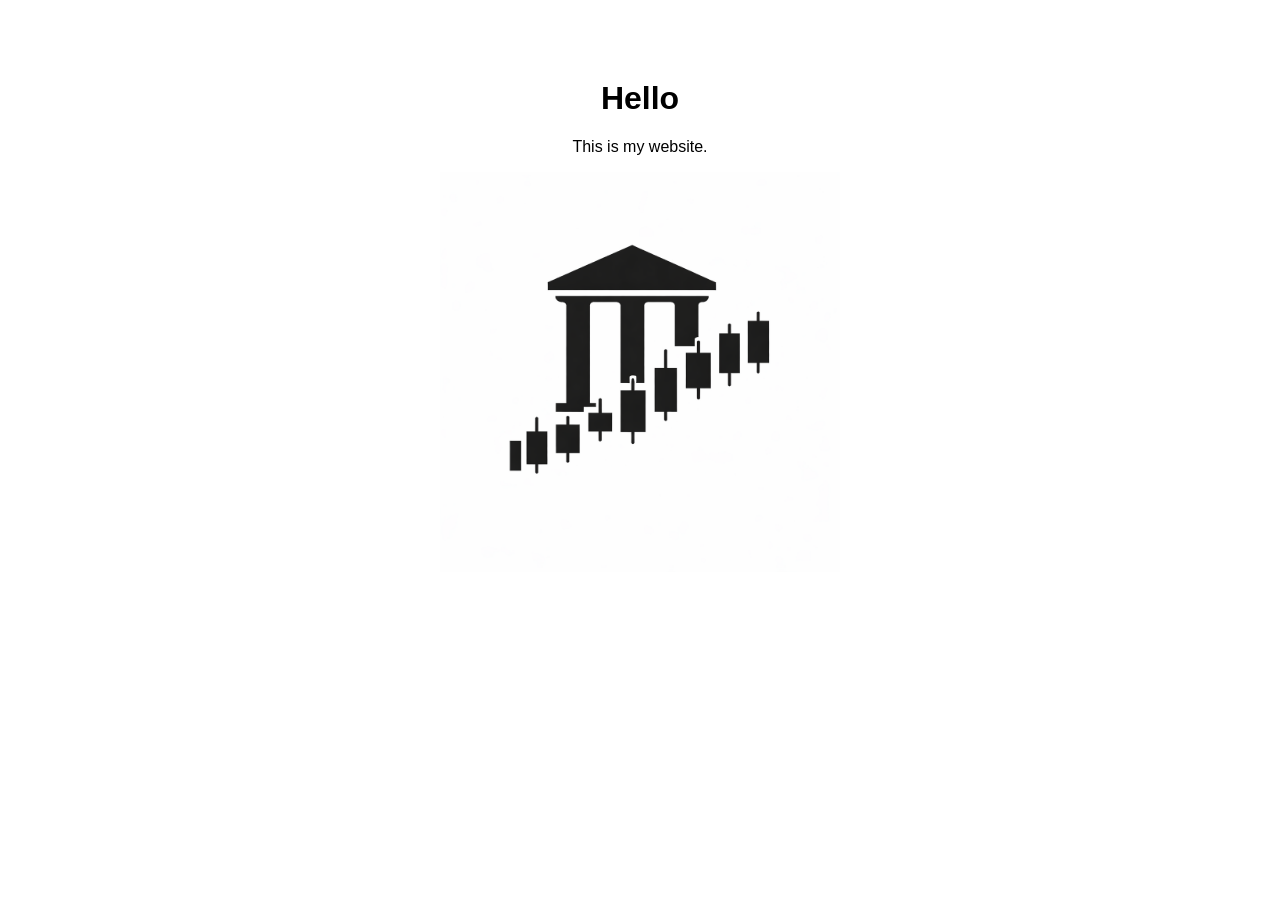
==== index.html @ 294ea0b1 "first commit" ====
<!DOCTYPE html>
<html>
  <head>
    <meta charset="utf-8">
    <title>Delphic Systems</title>
    <style>
      body {
        font-family: Arial, sans-serif;
        text-align: center;
        margin-top: 80px;
      }
      img {
        max-width: 400px;
      }
    </style>
  </head>
  <body>
    <h1>Hello</h1>
    <p>This is my website.</p>
    <img src="logo.png" alt="My image">
  </body>
</html>
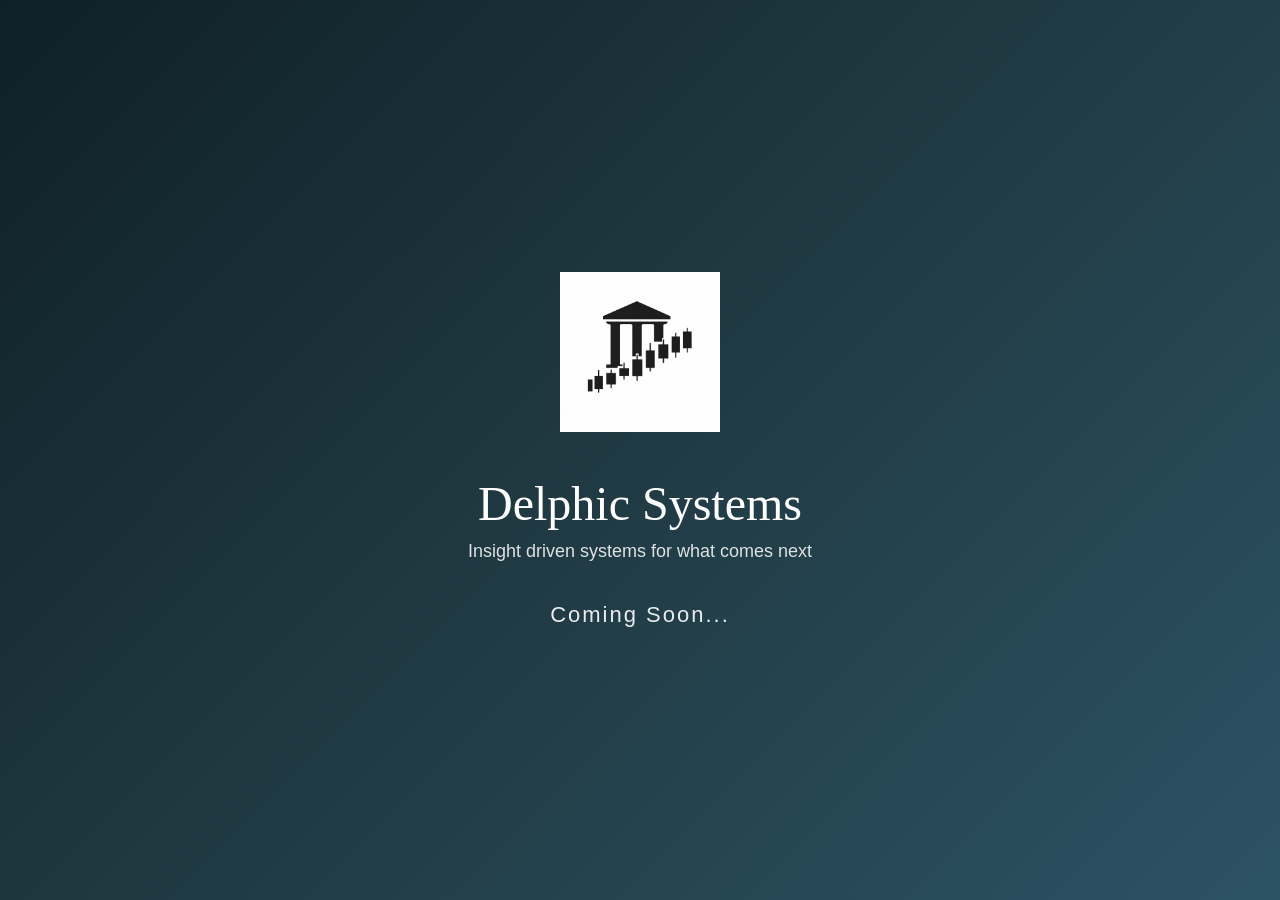
==== commit 84d8f0b6: "better page" ====
--- a/index.html
+++ b/index.html
@@ -3,21 +3,66 @@
   <head>
     <meta charset="utf-8">
     <title>Delphic Systems</title>
+
+    <!-- Tab icon -->
+    <link rel="icon" type="image/png" href="logo.png">
+
     <style>
       body {
+        margin: 0;
+        min-height: 100vh;
+        display: flex;
+        justify-content: center;
+        align-items: center;
+        background: linear-gradient(135deg, #0f2027, #203a43, #2c5364);
         font-family: Arial, sans-serif;
+        color: white;
+      }
+
+      .container {
         text-align: center;
-        margin-top: 80px;
+        padding: 40px;
       }
-      img {
-        max-width: 400px;
+
+      .logo {
+        width: 160px;
+        margin-bottom: 30px;
+      }
+
+      .title {
+        font-family: "Times New Roman", Times, serif;
+        font-size: 48px;
+        margin: 10px 0;
+      }
+
+      .subtitle {
+        font-size: 18px;
+        opacity: 0.85;
+        margin-bottom: 40px;
+      }
+
+      .coming-soon {
+        font-size: 22px;
+        letter-spacing: 2px;
+        opacity: 0.9;
       }
     </style>
   </head>
+
   <body>
-    <h1>Hello</h1>
-    <p>This is my website.</p>
-    <img src="logo.png" alt="My image">
+    <div class="container">
+      <img src="logo.png" alt="Delphic Systems logo" class="logo">
+
+      <div class="title">Delphic Systems</div>
+
+      <div class="subtitle">
+        Insight driven systems for what comes next
+      </div>
+
+      <div class="coming-soon">
+        Coming Soon...
+      </div>
+    </div>
   </body>
 </html>
 
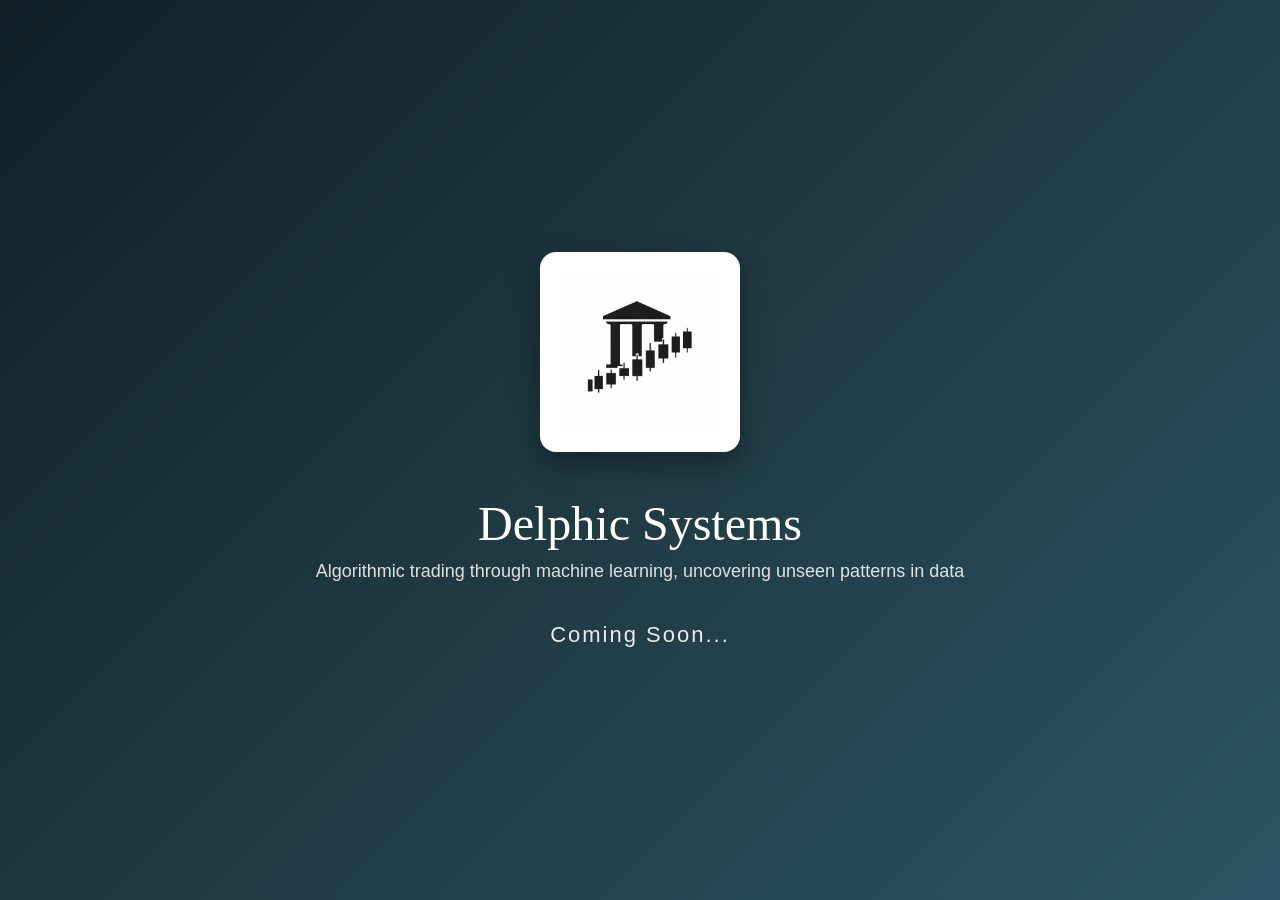
==== commit 6d2a3b0a: "better page" ====
--- a/index.html
+++ b/index.html
@@ -26,6 +26,10 @@
 
       .logo {
         width: 160px;
+        padding: 20px;
+        background: white;
+        border-radius: 16px;
+        box-shadow: 0 12px 30px rgba(0, 0, 0, 0.35);
         margin-bottom: 30px;
       }
 
@@ -56,7 +60,7 @@
       <div class="title">Delphic Systems</div>
 
       <div class="subtitle">
-        Insight driven systems for what comes next
+        Algorithmic trading through machine learning, uncovering unseen patterns in data
       </div>
 
       <div class="coming-soon">
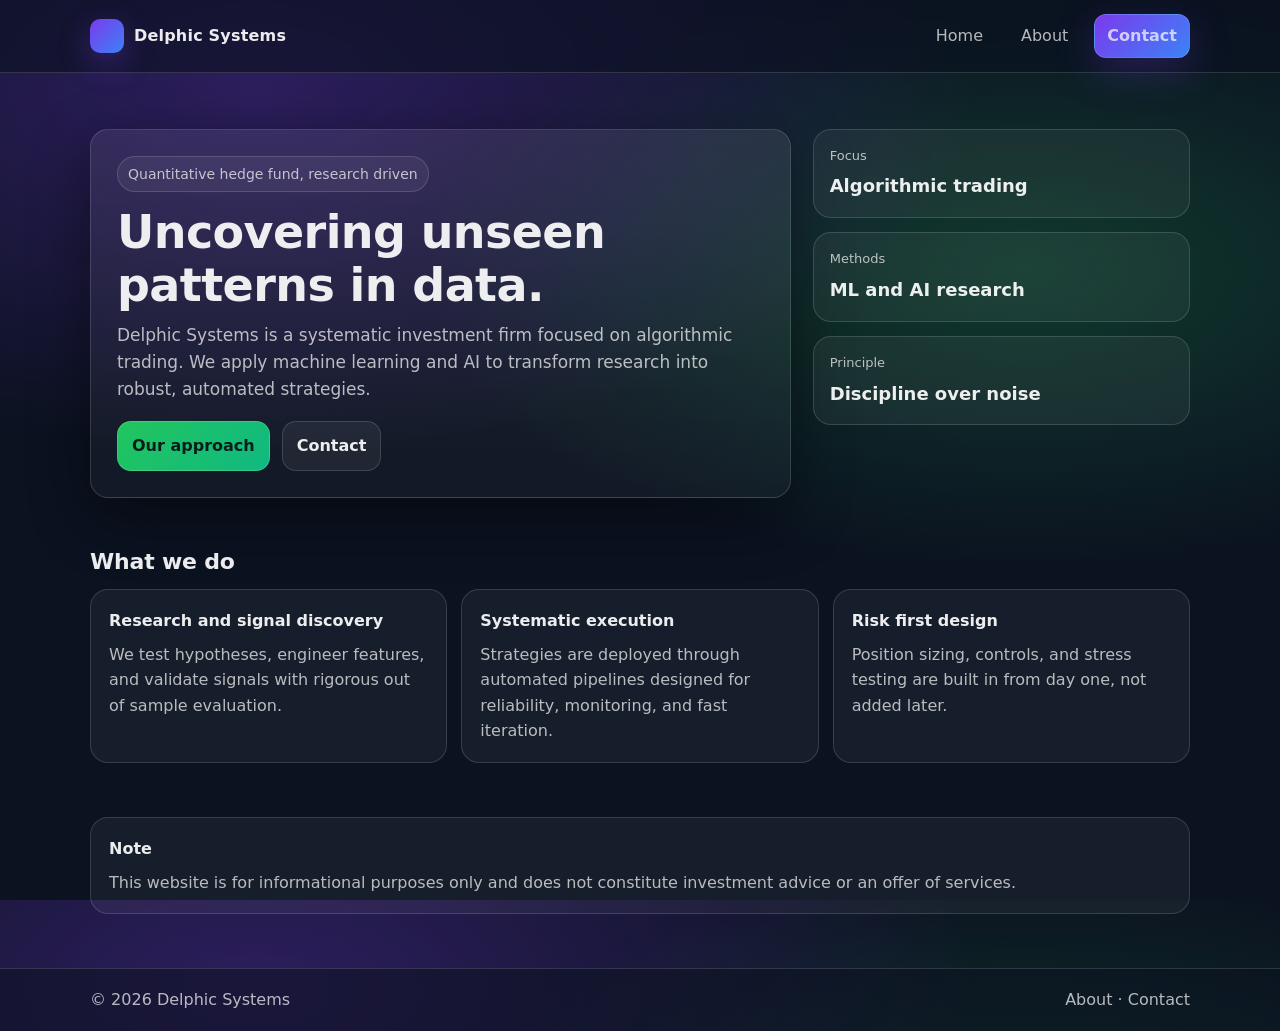
==== commit d4c0d08b: "new content" ====
--- a/index.html
+++ b/index.html
@@ -1,72 +1,102 @@
-<!DOCTYPE html>
-<html>
-  <head>
-    <meta charset="utf-8">
-    <title>Delphic Systems</title>
+<!doctype html>
+<html lang="en">
+<head>
+  <meta charset="utf-8" />
+  <meta name="viewport" content="width=device-width, initial-scale=1" />
+  <title>Delphic Systems</title>
+  <meta name="description" content="Delphic Systems is a quantitative hedge fund focused on algorithmic trading, applying machine learning and AI to systematic research and execution." />
+  <link rel="stylesheet" href="assets/css/styles.css" />
+</head>
 
-    <!-- Tab icon -->
-    <link rel="icon" type="image/png" href="logo.png">
+<body>
+  <header class="header">
+    <div class="container">
+      <nav class="nav">
+        <a class="brand" href="./">
+          <span class="logo" aria-hidden="true"></span>
+          <span>Delphic Systems</span>
+        </a>
 
-    <style>
-      body {
-        margin: 0;
-        min-height: 100vh;
-        display: flex;
-        justify-content: center;
-        align-items: center;
-        background: linear-gradient(135deg, #0f2027, #203a43, #2c5364);
-        font-family: Arial, sans-serif;
-        color: white;
-      }
+        <div class="navlinks">
+          <a href="./">Home</a>
+          <a href="about/">About</a>
+          <a class="cta" href="mailto:hello@delphic-systems.com">Contact</a>
+        </div>
+      </nav>
+    </div>
+  </header>
 
-      .container {
-        text-align: center;
-        padding: 40px;
-      }
+<main class="container">
+  <section class="hero">
+    <div class="hero-grid">
+      <div class="hero-card">
+        <div class="kicker">Quantitative hedge fund, research driven</div>
+        <h1>Uncovering unseen patterns in data.</h1>
+        <p class="lede">
+          Delphic Systems is a systematic investment firm focused on algorithmic trading.
+          We apply machine learning and AI to transform research into robust, automated strategies.
+        </p>
 
-      .logo {
-        width: 160px;
-        padding: 20px;
-        background: white;
-        border-radius: 16px;
-        box-shadow: 0 12px 30px rgba(0, 0, 0, 0.35);
-        margin-bottom: 30px;
-      }
-
-      .title {
-        font-family: "Times New Roman", Times, serif;
-        font-size: 48px;
-        margin: 10px 0;
-      }
-
-      .subtitle {
-        font-size: 18px;
-        opacity: 0.85;
-        margin-bottom: 40px;
-      }
-
-      .coming-soon {
-        font-size: 22px;
-        letter-spacing: 2px;
-        opacity: 0.9;
-      }
-    </style>
-  </head>
-
-  <body>
-    <div class="container">
-      <img src="logo.png" alt="Delphic Systems logo" class="logo">
-
-      <div class="title">Delphic Systems</div>
-
-      <div class="subtitle">
-        Algorithmic trading through machine learning, uncovering unseen patterns in data
+        <div class="hero-actions">
+          <a class="button primary" href="about/">Our approach</a>
+          <a class="button" href="mailto:hello@delphic-systems.com">Contact</a>
+        </div>
       </div>
 
-      <div class="coming-soon">
-        Coming Soon...
+      <div class="side">
+        <div class="stat">
+          <div class="label">Focus</div>
+          <div class="value">Algorithmic trading</div>
+        </div>
+        <div class="stat">
+          <div class="label">Methods</div>
+          <div class="value">ML and AI research</div>
+        </div>
+        <div class="stat">
+          <div class="label">Principle</div>
+          <div class="value">Discipline over noise</div>
+        </div>
       </div>
     </div>
-  </body>
+  </section>
+
+  <section class="section">
+    <h2>What we do</h2>
+    <div class="grid">
+      <div class="card">
+        <strong>Research and signal discovery</strong>
+        <p>We test hypotheses, engineer features, and validate signals with rigorous out of sample evaluation.</p>
+      </div>
+      <div class="card">
+        <strong>Systematic execution</strong>
+        <p>Strategies are deployed through automated pipelines designed for reliability, monitoring, and fast iteration.</p>
+      </div>
+      <div class="card">
+        <strong>Risk first design</strong>
+        <p>Position sizing, controls, and stress testing are built in from day one, not added later.</p>
+      </div>
+    </div>
+  </section>
+
+  <section class="section" style="padding-top:0;">
+    <div class="card">
+      <strong>Note</strong>
+      <p style="margin-top:8px;">
+        This website is for informational purposes only and does not constitute investment advice or an offer of services.
+      </p>
+    </div>
+  </section>
+</main>
+
+  <footer class="footer">
+    <div class="container footer-inner">
+      <div>© <span id="year"></span> Delphic Systems</div>
+      <div><a href="about/">About</a> · <a href="mailto:hello@delphic-systems.com">Contact</a></div>
+    </div>
+  </footer>
+
+  <script>
+    document.getElementById("year").textContent = new Date().getFullYear();
+  </script>
+</body>
 </html>
-
--- a/assets/css/styles.css
+++ b/assets/css/styles.css
@@ -0,0 +1,262 @@
+/* assets/css/styles.css */
+
+/* 1) Design tokens */
+:root{
+  --bg: #0b1220;
+  --panel: rgba(255,255,255,0.06);
+  --panel-strong: rgba(255,255,255,0.10);
+  --text: rgba(255,255,255,0.92);
+  --muted: rgba(255,255,255,0.70);
+  --border: rgba(255,255,255,0.14);
+
+  --accent: #7c3aed;
+  --accent-2: #22c55e;
+
+  --shadow: 0 18px 60px rgba(0,0,0,0.45);
+  --radius: 18px;
+
+  --max: 1100px;
+}
+
+/* 2) Base */
+*{ box-sizing: border-box; }
+html, body{ height: 100%; }
+body{
+  margin: 0;
+  color: var(--text);
+  background: radial-gradient(1200px 600px at 20% 10%, rgba(124,58,237,0.30), transparent 60%),
+              radial-gradient(1000px 500px at 80% 30%, rgba(34,197,94,0.22), transparent 60%),
+              var(--bg);
+  font-family: ui-sans-serif, system-ui, -apple-system, "Segoe UI", Roboto, Arial, "Apple Color Emoji","Segoe UI Emoji";
+  line-height: 1.6;
+}
+
+a{ color: inherit; text-decoration: none; }
+a:hover{ text-decoration: underline; }
+
+.container{
+  width: min(var(--max), calc(100% - 40px));
+  margin: 0 auto;
+}
+
+/* 3) Header / Nav */
+.header{
+  position: sticky;
+  top: 0;
+  z-index: 50;
+  backdrop-filter: blur(10px);
+  background: rgba(11,18,32,0.60);
+  border-bottom: 1px solid var(--border);
+}
+
+.nav{
+  display: flex;
+  align-items: center;
+  justify-content: space-between;
+  padding: 14px 0;
+  gap: 18px;
+}
+
+.brand{
+  display: inline-flex;
+  align-items: center;
+  gap: 10px;
+  font-weight: 800;
+  letter-spacing: 0.2px;
+}
+
+.logo{
+  width: 34px;
+  height: 34px;
+  border-radius: 10px;
+  background: linear-gradient(135deg, var(--accent), #3b82f6);
+  box-shadow: 0 10px 30px rgba(124,58,237,0.35);
+}
+
+.navlinks{
+  display: flex;
+  gap: 14px;
+  align-items: center;
+  flex-wrap: wrap;
+}
+
+.navlinks a{
+  padding: 8px 12px;
+  border-radius: 12px;
+  color: var(--muted);
+}
+
+.navlinks a:hover{
+  background: rgba(255,255,255,0.06);
+  color: var(--text);
+  text-decoration: none;
+}
+
+.cta{
+  display: inline-flex;
+  align-items: center;
+  justify-content: center;
+  padding: 10px 14px;
+  border-radius: 14px;
+  background: linear-gradient(135deg, var(--accent), #3b82f6);
+  border: 1px solid rgba(255,255,255,0.14);
+  box-shadow: 0 14px 40px rgba(124,58,237,0.25);
+  font-weight: 700;
+}
+
+.cta:hover{
+  filter: brightness(1.05);
+  text-decoration: none;
+}
+
+/* 4) Hero */
+.hero{
+  padding: 56px 0 24px;
+}
+
+.hero-grid{
+  display: grid;
+  grid-template-columns: 1.3fr 0.7fr;
+  gap: 22px;
+  align-items: start;
+}
+
+.hero-card{
+  border: 1px solid var(--border);
+  background: linear-gradient(180deg, rgba(255,255,255,0.08), rgba(255,255,255,0.03));
+  border-radius: var(--radius);
+  box-shadow: var(--shadow);
+  padding: 26px;
+}
+
+.kicker{
+  display: inline-flex;
+  gap: 8px;
+  align-items: center;
+  padding: 6px 10px;
+  border-radius: 999px;
+  background: rgba(255,255,255,0.06);
+  border: 1px solid var(--border);
+  color: var(--muted);
+  font-size: 14px;
+}
+
+h1{
+  margin: 14px 0 10px;
+  font-size: clamp(32px, 3.8vw, 46px);
+  line-height: 1.15;
+  letter-spacing: -0.6px;
+}
+
+.lede{
+  margin: 0 0 18px;
+  color: var(--muted);
+  font-size: 17px;
+}
+
+.hero-actions{
+  display: flex;
+  gap: 12px;
+  flex-wrap: wrap;
+  margin-top: 12px;
+}
+
+.button{
+  display: inline-flex;
+  align-items: center;
+  justify-content: center;
+  padding: 11px 14px;
+  border-radius: 14px;
+  border: 1px solid var(--border);
+  background: rgba(255,255,255,0.06);
+  color: var(--text);
+  font-weight: 700;
+}
+
+.button:hover{
+  background: rgba(255,255,255,0.10);
+  text-decoration: none;
+}
+
+.button.primary{
+  background: linear-gradient(135deg, var(--accent-2), #10b981);
+  border-color: rgba(255,255,255,0.16);
+  color: rgba(10,15,20,0.92);
+}
+
+.button.primary:hover{
+  filter: brightness(1.03);
+}
+
+.side{
+  display: grid;
+  gap: 14px;
+}
+
+.stat{
+  border: 1px solid var(--border);
+  background: rgba(255,255,255,0.05);
+  border-radius: var(--radius);
+  padding: 16px;
+}
+
+.stat .label{
+  color: var(--muted);
+  font-size: 13px;
+  margin-bottom: 6px;
+}
+
+.stat .value{
+  font-size: 18px;
+  font-weight: 800;
+}
+
+/* 5) Sections */
+.section{
+  padding: 22px 0 54px;
+}
+
+.section h2{
+  margin: 0 0 10px;
+  font-size: 22px;
+  letter-spacing: -0.2px;
+}
+
+.grid{
+  display: grid;
+  grid-template-columns: repeat(3, 1fr);
+  gap: 14px;
+}
+
+.card{
+  border: 1px solid var(--border);
+  background: rgba(255,255,255,0.05);
+  border-radius: var(--radius);
+  padding: 18px;
+}
+
+.card p{
+  margin: 8px 0 0;
+  color: var(--muted);
+}
+
+/* 6) Footer */
+.footer{
+  border-top: 1px solid var(--border);
+  padding: 18px 0;
+  color: var(--muted);
+  background: rgba(11,18,32,0.55);
+}
+
+.footer-inner{
+  display: flex;
+  justify-content: space-between;
+  gap: 12px;
+  flex-wrap: wrap;
+}
+
+/* 7) Responsive */
+@media (max-width: 880px){
+  .hero-grid{ grid-template-columns: 1fr; }
+  .grid{ grid-template-columns: 1fr; }
+}
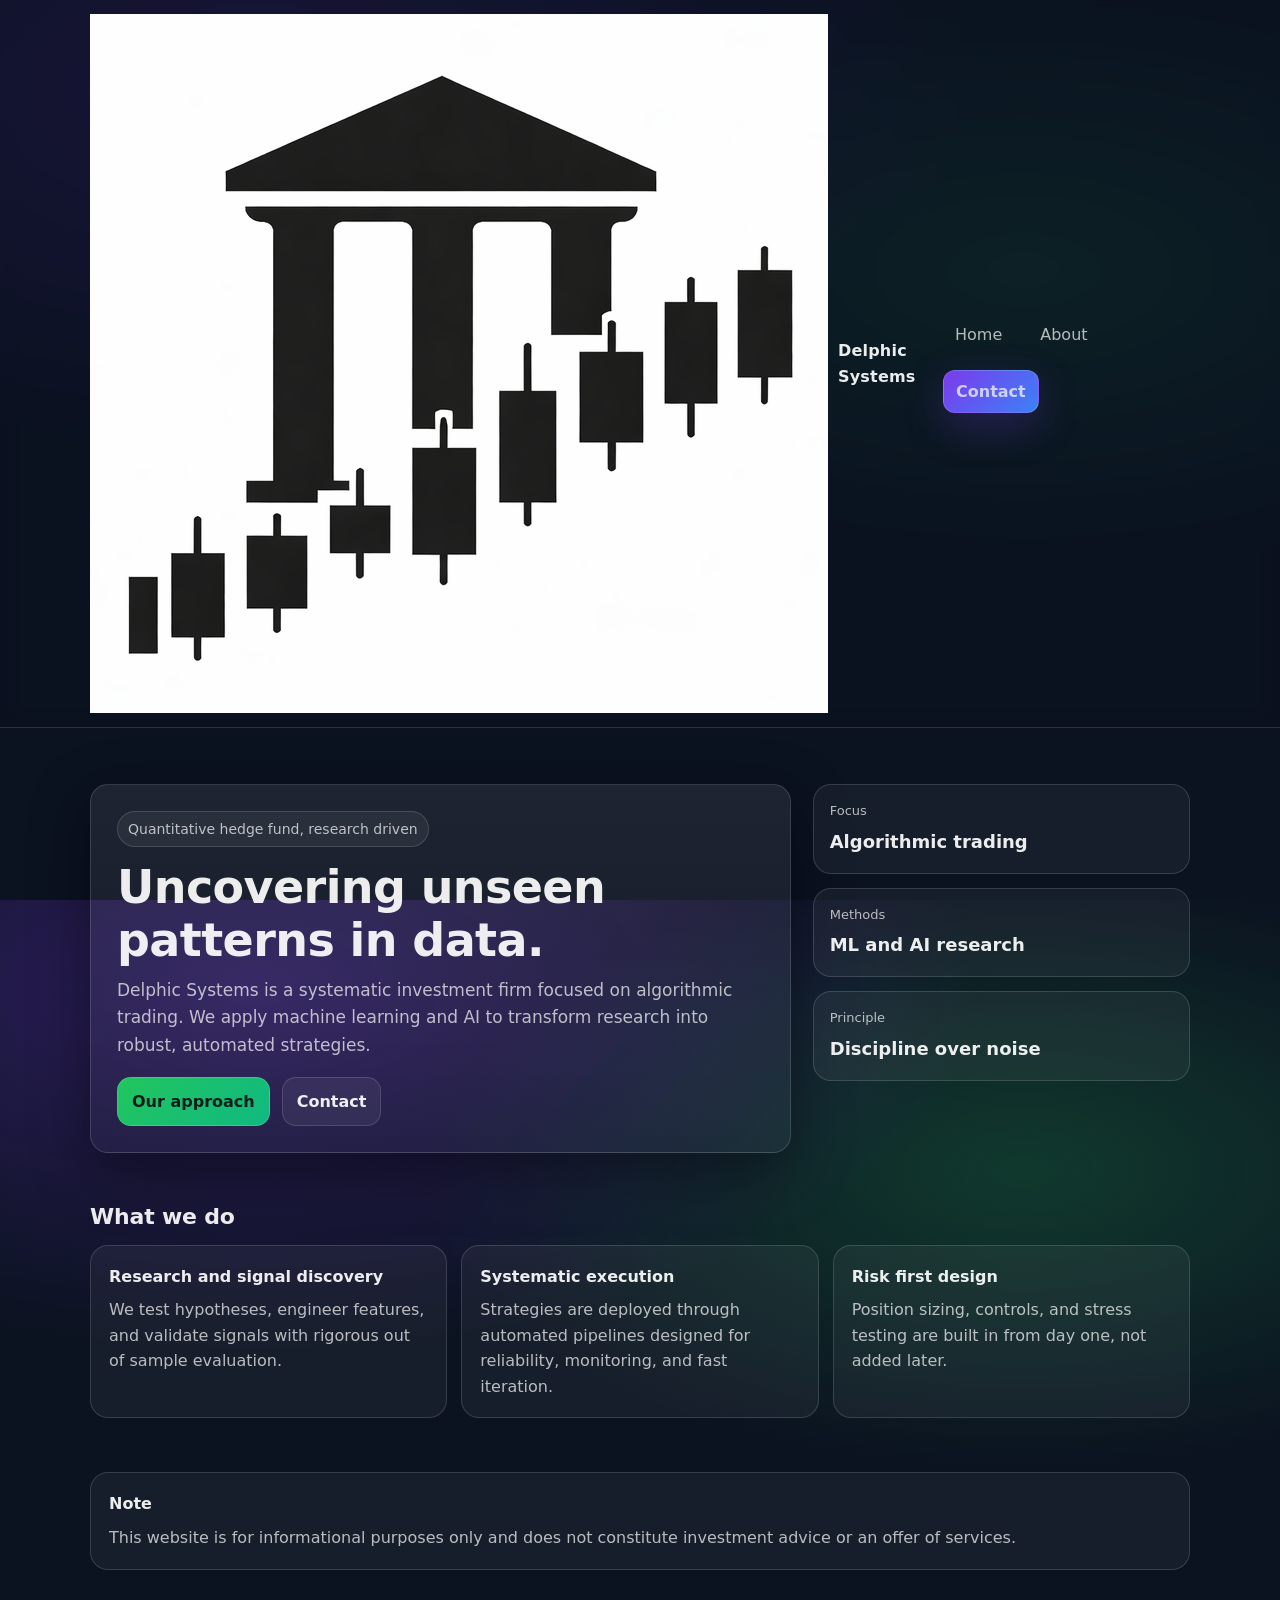
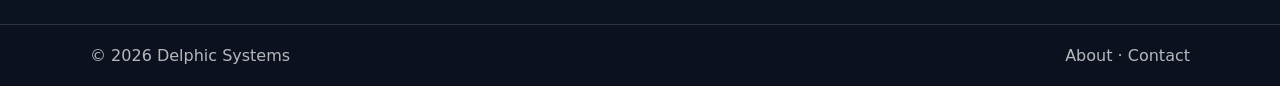
==== commit f6c1b97e: "new logo" ====
--- a/index.html
+++ b/index.html
@@ -13,7 +13,7 @@
     <div class="container">
       <nav class="nav">
         <a class="brand" href="./">
-          <span class="logo" aria-hidden="true"></span>
+          <img class="logo-img" src="assets/img/logo.png" alt="Delphic Systems logo" />
           <span>Delphic Systems</span>
         </a>
 
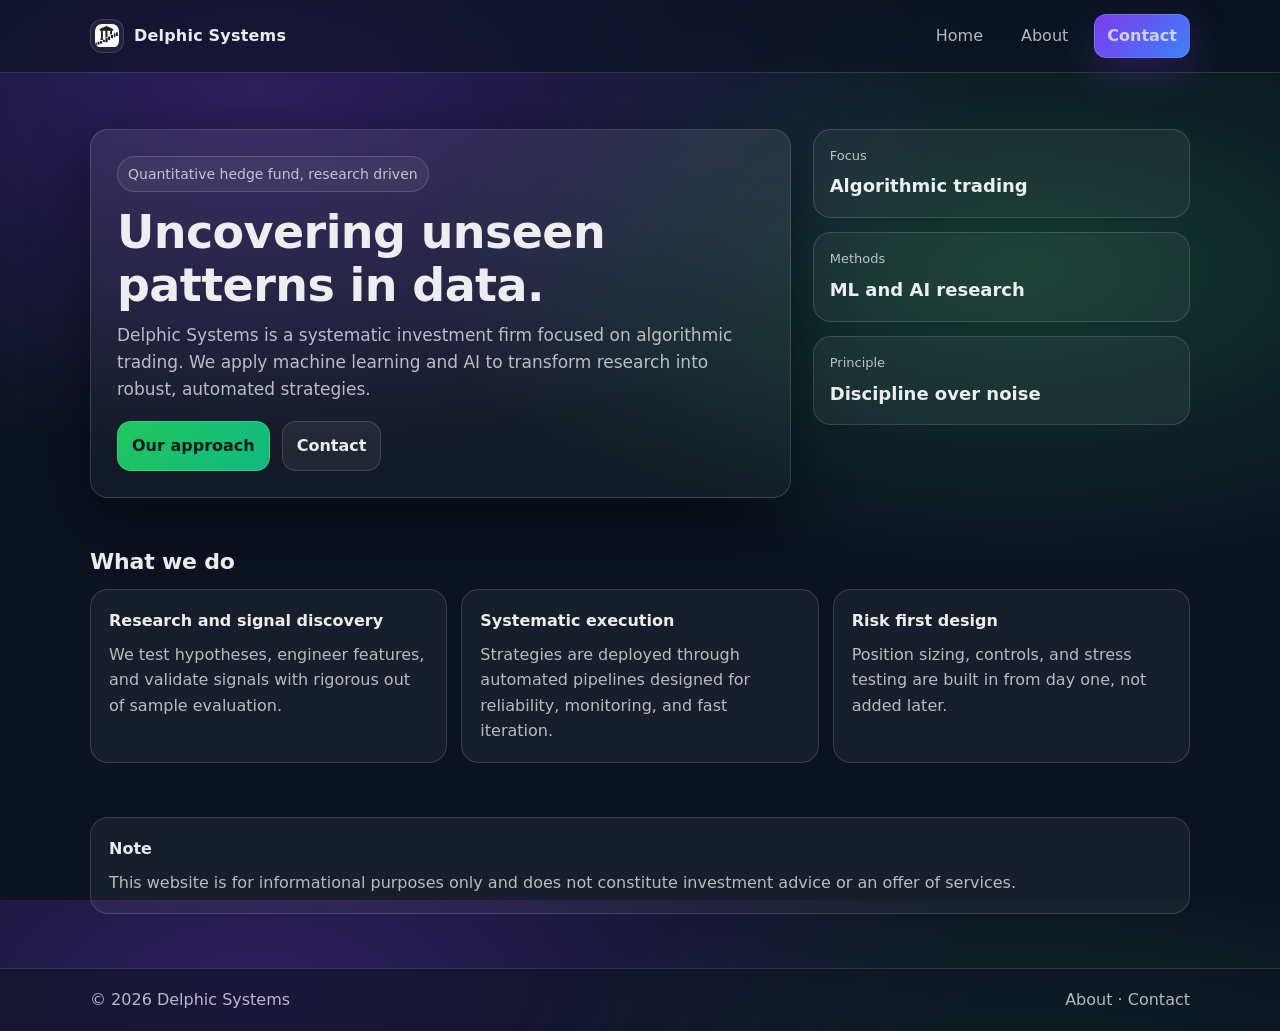
==== commit 51298ef7: "new logo" ====
--- a/index.html
+++ b/index.html
@@ -13,7 +13,7 @@
     <div class="container">
       <nav class="nav">
         <a class="brand" href="./">
-          <img class="logo-img" src="assets/img/logo.png" alt="Delphic Systems logo" />
+          <img class="logo-img" src="logo.png" alt="Delphic Systems" width="34" height="34" />
           <span>Delphic Systems</span>
         </a>
 
--- a/assets/css/styles.css
+++ b/assets/css/styles.css
@@ -73,6 +73,27 @@
   box-shadow: 0 10px 30px rgba(124,58,237,0.35);
 }
 
+
+.brand{
+  display: inline-flex;
+  align-items: center;
+  gap: 10px;
+}
+
+.logo-img{
+  width: 34px;
+  height: 34px;
+  flex: 0 0 34px;
+  display: block;
+
+  object-fit: contain;
+  border-radius: 12px;
+
+  background: rgba(255,255,255,0.06);
+  border: 1px solid rgba(255,255,255,0.14);
+  padding: 4px;
+}
+
 .navlinks{
   display: flex;
   gap: 14px;
